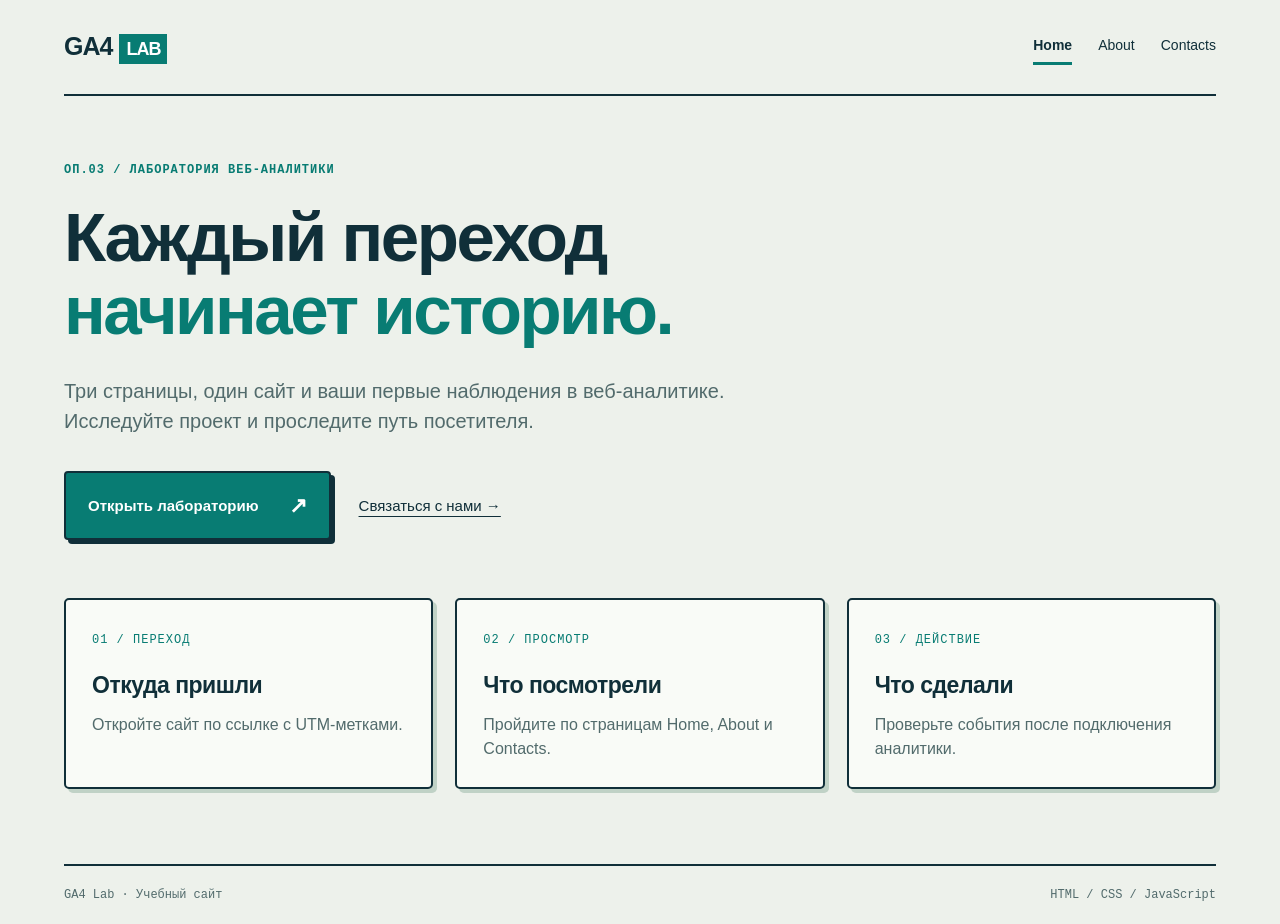
==== index.html @ 5ea4f1f9 "Initial commit" ====
<!doctype html>
<html lang="ru">
<head>
  <!-- На занятии вставьте Google Tag сразу после открывающего head. -->
  <meta charset="utf-8">
  <meta name="viewport" content="width=device-width, initial-scale=1">
  <meta name="description" content="Учебная лаборатория веб-аналитики: страницы, переходы и события.">
  <title>Home — GA4 Lab</title>
  <link rel="stylesheet" href="css/style.css">
  <script src="js/script.js" defer></script>
</head>
<body>
  <header><a class="brand" href="index.html">GA4<span>LAB</span></a><nav aria-label="Основная навигация"><a href="index.html" aria-current="page">Home</a><a href="about.html">About</a><a href="contacts.html">Contacts</a></nav></header>
  <main><p class="eyebrow">ОП.03 / ЛАБОРАТОРИЯ ВЕБ-АНАЛИТИКИ</p><h1>Каждый переход<br><em>начинает историю.</em></h1><p class="lead">Три страницы, один сайт и ваши первые наблюдения в веб-аналитике. Исследуйте проект и проследите путь посетителя.</p>
<div class="actions"><a class="button" href="about.html">Открыть лабораторию <span>↗</span></a><a class="secondary" href="contacts.html">Связаться с нами →</a></div>
<section class="cards" aria-label="Что можно изучить"><article><small>01 / ПЕРЕХОД</small><h2>Откуда пришли</h2><p>Откройте сайт по ссылке с UTM-метками.</p></article><article><small>02 / ПРОСМОТР</small><h2>Что посмотрели</h2><p>Пройдите по страницам Home, About и Contacts.</p></article><article><small>03 / ДЕЙСТВИЕ</small><h2>Что сделали</h2><p>Проверьте события после подключения аналитики.</p></article></section></main>
  <footer><span>GA4 Lab · Учебный сайт</span><span>HTML / CSS / JavaScript</span></footer>
</body>
</html>
---- css/style.css ----
:root{--ink:#102f39;--paper:#edf1eb;--accent:#087c73;--line:#b9ccc1;--muted:#526b6c}*{box-sizing:border-box}body{margin:0;background:var(--paper);color:var(--ink);font-family:Arial,Helvetica,sans-serif;line-height:1.5}a{color:inherit}header,main,footer{width:min(1160px,90%);margin:auto}header{display:flex;align-items:center;justify-content:space-between;padding:28px 0;border-bottom:2px solid var(--ink)}.brand{font-size:25px;font-weight:900;text-decoration:none;letter-spacing:-1px}.brand span{background:var(--accent);color:white;padding:5px 7px;margin-left:7px;font-size:18px}nav{display:flex;gap:26px}nav a{text-decoration:none;font-size:14px;padding:6px 0}nav a[aria-current]{border-bottom:3px solid var(--accent);font-weight:bold}main{padding:65px 0 75px;min-height:calc(100vh - 185px)}.eyebrow,small,.tag{font-family:monospace;font-size:12px;letter-spacing:1px}.eyebrow{color:var(--accent);font-weight:bold;margin:0 0 22px}h1{font-size:clamp(38px,5.4vw,72px);line-height:1.07;letter-spacing:-2.5px;margin:0 0 28px;font-weight:800}h1 em{font-style:normal;color:var(--accent)}.lead{font-size:20px;max-width:710px;color:var(--muted);margin-bottom:30px}.actions{display:flex;gap:28px;align-items:center;margin:35px 0}.button{display:inline-flex;justify-content:space-between;gap:30px;align-items:center;background:var(--accent);color:white;border:2px solid var(--ink);padding:16px 22px;border-radius:4px;text-decoration:none;font-size:15px;font-weight:bold;box-shadow:4px 4px 0 var(--ink);cursor:pointer}.button:hover{background:#075f59;transform:translateY(-2px)}.button span{font-size:22px}.secondary{text-underline-offset:5px;font-size:15px}.cards{display:grid;grid-template-columns:repeat(3,1fr);gap:22px;margin-top:58px}.cards article{padding:26px;background:#f9fbf7;border:2px solid var(--ink);border-radius:5px;box-shadow:4px 4px 0 #c0d2c6}.cards small{color:var(--accent)}h2{font-size:23px;letter-spacing:-.5px;margin:18px 0 10px}article p,aside p{color:var(--muted);margin:0}.steps{max-width:800px;margin:35px 0}.steps article{display:flex;gap:28px;padding:22px 0;border-bottom:1px solid var(--line)}.steps article>b{font:30px monospace;color:var(--accent)}.steps h2{margin:0 0 8px}.contact-grid{display:grid;grid-template-columns:1.1fr 1fr;gap:55px;margin-top:35px}form{background:white;border:2px solid var(--ink);border-radius:5px;padding:28px}label{display:block;font-weight:bold;font-size:14px;margin-bottom:8px}input,select{width:100%;padding:13px;font:16px Arial;border:1px solid var(--line);border-radius:3px;background:#f9fbf7;margin-bottom:22px}form small{display:block;color:var(--muted);letter-spacing:0;line-height:1.6}#form-status{color:var(--accent);font-weight:bold}aside{padding:25px 0}.tag{color:var(--accent)}aside h2{font-size:34px;line-height:1.3}aside p{margin-bottom:25px}footer{border-top:2px solid var(--ink);padding:22px 0;display:flex;justify-content:space-between;font:12px monospace;color:var(--muted)}:focus-visible{outline:3px solid #df9509;outline-offset:5px}@media(max-width:700px){header{padding:22px 0}nav{gap:14px}nav a{font-size:12px}main{padding:38px 0}h1{letter-spacing:-1.5px}.lead{font-size:17px}.cards,.contact-grid{grid-template-columns:1fr;gap:20px}.cards{margin-top:38px}.actions{align-items:flex-start;flex-direction:column;gap:22px}footer{gap:12px;flex-wrap:wrap}.contact-grid{gap:10px}}@media(prefers-reduced-motion:no-preference){main{animation:appear .45s ease}.button{transition:background .15s,transform .15s}@keyframes appear{from{opacity:0;transform:translateY(12px)}to{opacity:1;transform:none}}}
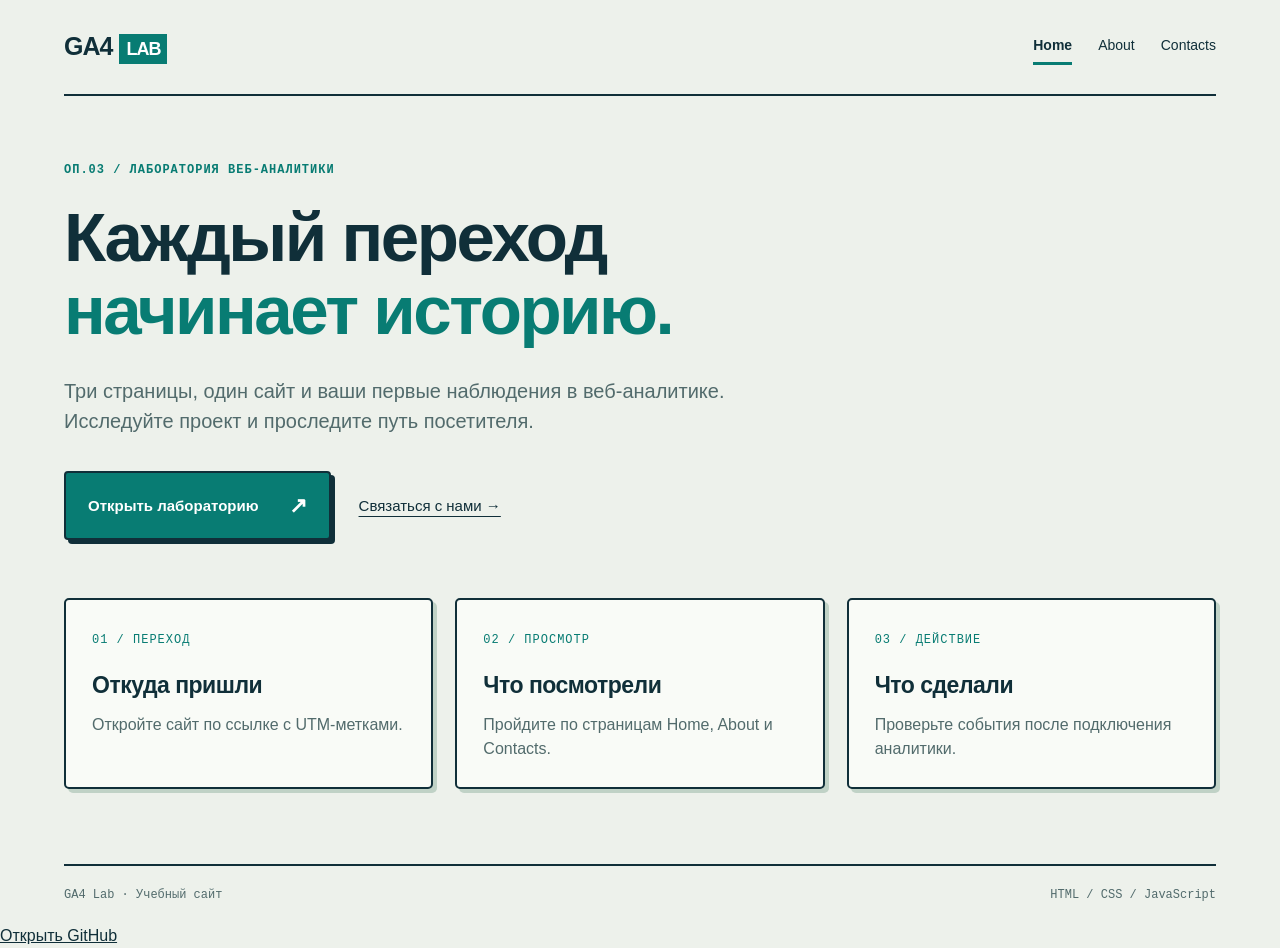
==== commit b424c784: "Добавил ссылку на github" ====
--- a/index.html
+++ b/index.html
@@ -1,6 +1,18 @@
 <!doctype html>
 <html lang="ru">
 <head>
+
+  <!-- Google tag (gtag.js) -->
+<script async src="https://www.googletagmanager.com/gtag/js?id=G-WB1W345TN2"></script>
+<script>
+  window.dataLayer = window.dataLayer || [];
+  function gtag(){dataLayer.push(arguments);}
+  gtag('js', new Date());
+
+  gtag('config', 'G-WB1W345TN2');
+</script>
+
+  
   <!-- На занятии вставьте Google Tag сразу после открывающего head. -->
   <meta charset="utf-8">
   <meta name="viewport" content="width=device-width, initial-scale=1">
@@ -15,6 +27,11 @@
 <div class="actions"><a class="button" href="about.html">Открыть лабораторию <span>↗</span></a><a class="secondary" href="contacts.html">Связаться с нами →</a></div>
 <section class="cards" aria-label="Что можно изучить"><article><small>01 / ПЕРЕХОД</small><h2>Откуда пришли</h2><p>Откройте сайт по ссылке с UTM-метками.</p></article><article><small>02 / ПРОСМОТР</small><h2>Что посмотрели</h2><p>Пройдите по страницам Home, About и Contacts.</p></article><article><small>03 / ДЕЙСТВИЕ</small><h2>Что сделали</h2><p>Проверьте события после подключения аналитики.</p></article></section></main>
   <footer><span>GA4 Lab · Учебный сайт</span><span>HTML / CSS / JavaScript</span></footer>
+
+<a href="https://github.com/" target="_blank" rel="noopener noreferrer">
+  Открыть GitHub
+</a>
+
 </body>
 </html>
 
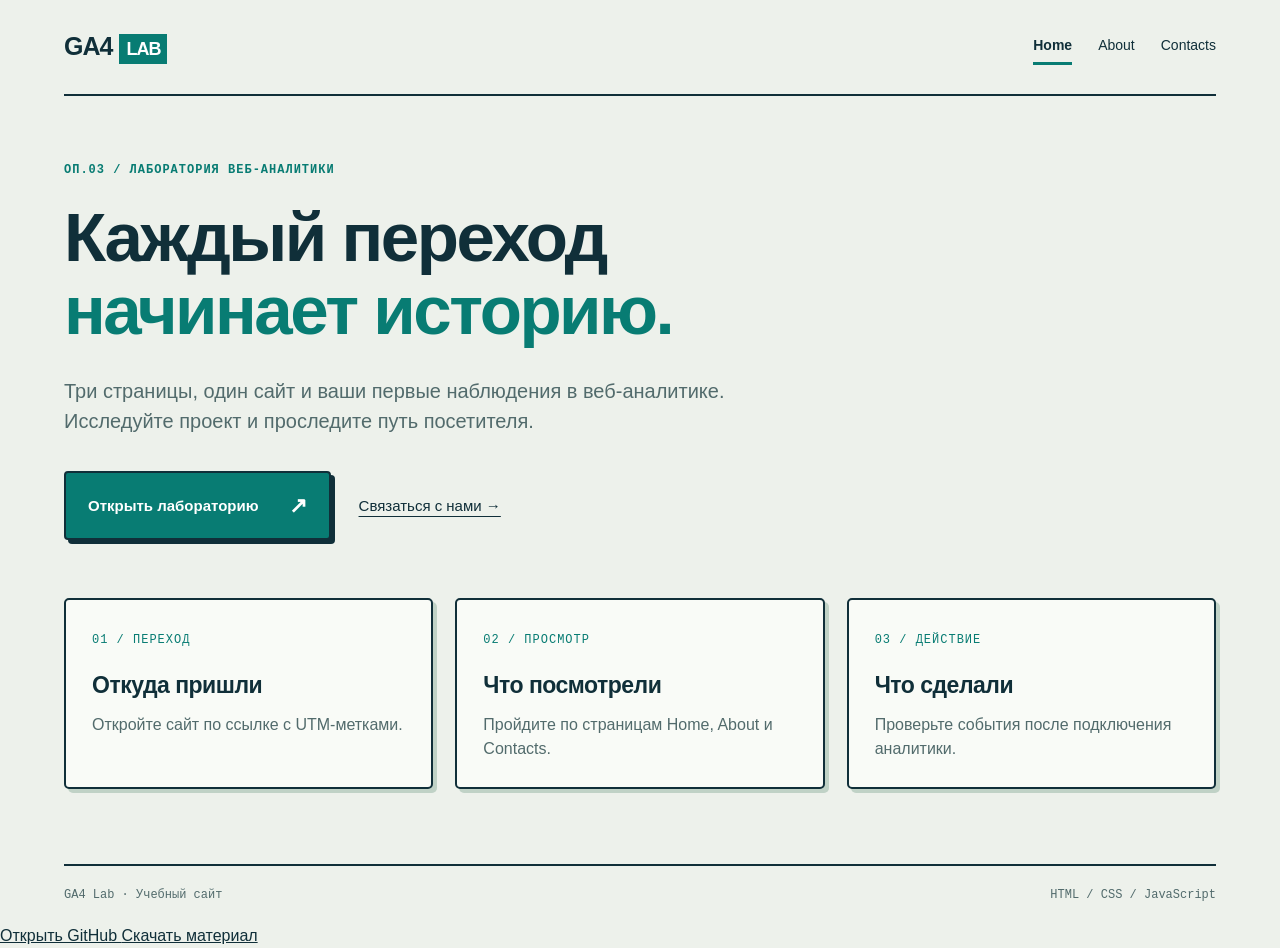
==== commit c1f59c88: "Добавил закачку pdf документа" ====
--- a/index.html
+++ b/index.html
@@ -32,6 +32,10 @@
   Открыть GitHub
 </a>
 
+<a href="assets/analytics-guide.pdf" download>
+  Скачать материал
+</a>
+
 </body>
 </html>
 
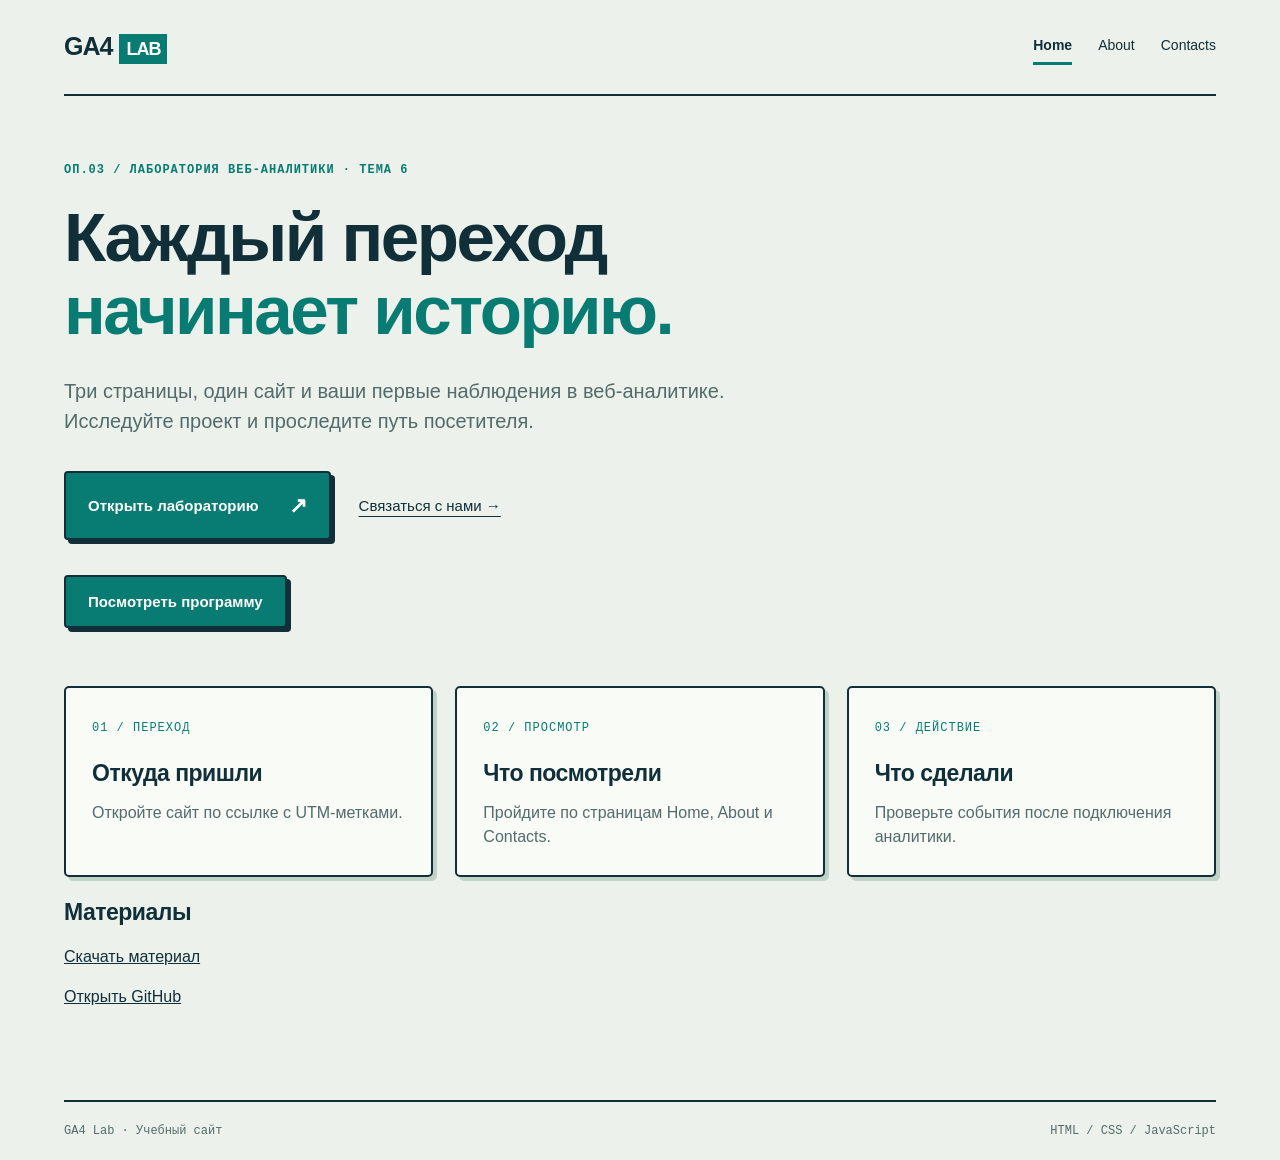
==== commit 8a5c5c94: "Обновил по заданию contact, index,script" ====
--- a/index.html
+++ b/index.html
@@ -1,18 +1,16 @@
 <!doctype html>
 <html lang="ru">
 <head>
+  <!-- Google tag (gtag.js) -->
+  <script async src="https://www.googletagmanager.com/gtag/js?id=G-XXXXXXXXXX"></script>
+  <script>
+    window.dataLayer = window.dataLayer || [];
+    function gtag(){dataLayer.push(arguments);}
+    gtag('js', new Date());
 
-  <!-- Google tag (gtag.js) -->
-<script async src="https://www.googletagmanager.com/gtag/js?id=G-WB1W345TN2"></script>
-<script>
-  window.dataLayer = window.dataLayer || [];
-  function gtag(){dataLayer.push(arguments);}
-  gtag('js', new Date());
+    gtag('config', 'G-XXXXXXXXXX');
+  </script>
 
-  gtag('config', 'G-WB1W345TN2');
-</script>
-
-  
   <!-- На занятии вставьте Google Tag сразу после открывающего head. -->
   <meta charset="utf-8">
   <meta name="viewport" content="width=device-width, initial-scale=1">
@@ -23,19 +21,33 @@
 </head>
 <body>
   <header><a class="brand" href="index.html">GA4<span>LAB</span></a><nav aria-label="Основная навигация"><a href="index.html" aria-current="page">Home</a><a href="about.html">About</a><a href="contacts.html">Contacts</a></nav></header>
-  <main><p class="eyebrow">ОП.03 / ЛАБОРАТОРИЯ ВЕБ-АНАЛИТИКИ</p><h1>Каждый переход<br><em>начинает историю.</em></h1><p class="lead">Три страницы, один сайт и ваши первые наблюдения в веб-аналитике. Исследуйте проект и проследите путь посетителя.</p>
+  <main><p class="eyebrow">ОП.03 / ЛАБОРАТОРИЯ ВЕБ-АНАЛИТИКИ · ТЕМА 6</p><h1>Каждый переход<br><em>начинает историю.</em></h1><p class="lead">Три страницы, один сайт и ваши первые наблюдения в веб-аналитике. Исследуйте проект и проследите путь посетителя.</p>
 <div class="actions"><a class="button" href="about.html">Открыть лабораторию <span>↗</span></a><a class="secondary" href="contacts.html">Связаться с нами →</a></div>
-<section class="cards" aria-label="Что можно изучить"><article><small>01 / ПЕРЕХОД</small><h2>Откуда пришли</h2><p>Откройте сайт по ссылке с UTM-метками.</p></article><article><small>02 / ПРОСМОТР</small><h2>Что посмотрели</h2><p>Пройдите по страницам Home, About и Contacts.</p></article><article><small>03 / ДЕЙСТВИЕ</small><h2>Что сделали</h2><p>Проверьте события после подключения аналитики.</p></article></section></main>
+<div class="program">
+  <button id="program-cta" class="button" type="button">
+    Посмотреть программу
+  </button>
+  <div id="program-preview" hidden>
+    <h2>Программа открыта</h2>
+    <p>События, параметры, DebugView и ключевые действия.</p>
+  </div>
+</div>
+<section class="cards" aria-label="Что можно изучить"><article><small>01 / ПЕРЕХОД</small><h2>Откуда пришли</h2><p>Откройте сайт по ссылке с UTM-метками.</p></article><article><small>02 / ПРОСМОТР</small><h2>Что посмотрели</h2><p>Пройдите по страницам Home, About и Contacts.</p></article><article><small>03 / ДЕЙСТВИЕ</small><h2>Что сделали</h2><p>Проверьте события после подключения аналитики.</p></article></section>
+<section class="materials" aria-label="Материалы">
+  <h2>Материалы</h2>
+  <p>
+    <a href="assets/analytics-guide.pdf" download>
+      Скачать материал
+    </a>
+  </p>
+  <p>
+    <a href="https://github.com/" target="_blank" rel="noopener noreferrer">
+      Открыть GitHub
+    </a>
+  </p>
+</section>
+</main>
   <footer><span>GA4 Lab · Учебный сайт</span><span>HTML / CSS / JavaScript</span></footer>
-
-<a href="https://github.com/" target="_blank" rel="noopener noreferrer">
-  Открыть GitHub
-</a>
-
-<a href="assets/analytics-guide.pdf" download>
-  Скачать материал
-</a>
-
 </body>
 </html>
 
